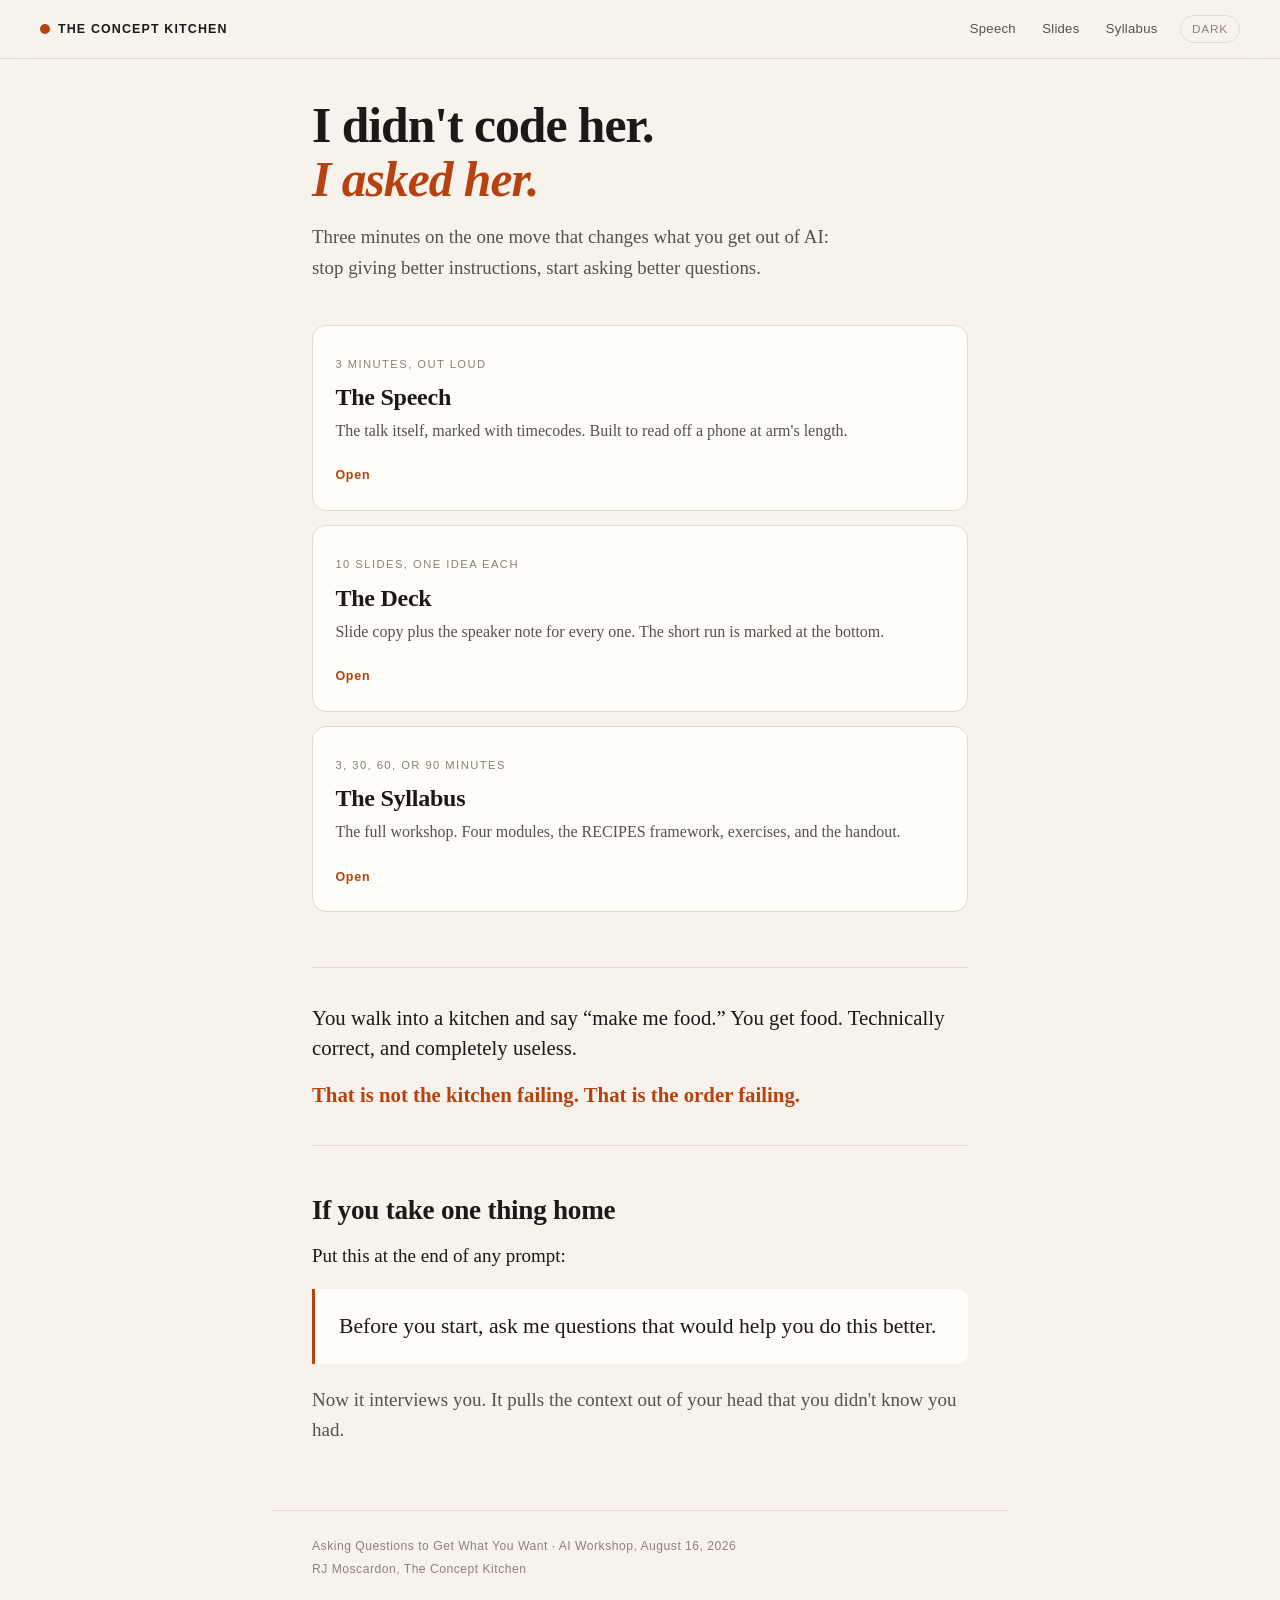
==== public/index.html @ 537e9403 "Workshop site: speech, deck, and syllabus as a public HTML page Built for the Aug 16 AI workshop. Ma" ====
<!DOCTYPE html>
<html lang="en">
<head>
<meta charset="utf-8">
<meta name="viewport" content="width=device-width, initial-scale=1, viewport-fit=cover">
<meta name="theme-color" content="#F7F3EC" media="(prefers-color-scheme: light)">
<meta name="theme-color" content="#14110F" media="(prefers-color-scheme: dark)">
<title>Asking Questions to Get What You Want | The Concept Kitchen</title>
<meta name="description" content="Asking questions to get what you want. An AI workshop by RJ Moscardon, The Concept Kitchen.">
<link rel="stylesheet" href="/style.css">
<script>
  // Applied before paint so the stage never flashes white.
  (function () {
    var t = localStorage.getItem("tck-theme");
    if (t) document.documentElement.setAttribute("data-theme", t);
  })();
</script>
</head>
<body class="home">
<header class="bar">
  <a class="mark" href="/">
    <span class="mark-dot"></span>
    <span class="mark-text">The Concept Kitchen</span>
  </a>
  <nav>
        <a href="/speech.html">Speech</a>
        <a href="/slides.html">Slides</a>
        <a href="/syllabus.html">Syllabus</a>
  </nav>
  <button id="theme" type="button" aria-label="Switch between light and dark">Dark</button>
</header>

<main>

<section class="lede">
  <h1>I didn't code her.<br><em>I asked her.</em></h1>
  <p class="sub">Three minutes on the one move that changes what you get out of AI: stop giving better instructions, start asking better questions.</p>
</section>

<section class="cards">
    <a class="card" href="/speech.html">
      <span class="card-kicker">3 minutes, out loud</span>
      <h2>The Speech</h2>
      <p>The talk itself, marked with timecodes. Built to read off a phone at arm's length.</p>
      <span class="card-go">Open</span>
    </a>
    <a class="card" href="/slides.html">
      <span class="card-kicker">10 slides, one idea each</span>
      <h2>The Deck</h2>
      <p>Slide copy plus the speaker note for every one. The short run is marked at the bottom.</p>
      <span class="card-go">Open</span>
    </a>
    <a class="card" href="/syllabus.html">
      <span class="card-kicker">3, 30, 60, or 90 minutes</span>
      <h2>The Syllabus</h2>
      <p>The full workshop. Four modules, the RECIPES framework, exercises, and the handout.</p>
      <span class="card-go">Open</span>
    </a>
</section>

<section class="pull">
  <p>You walk into a kitchen and say &ldquo;make me food.&rdquo; You get food. Technically correct, and completely useless.</p>
  <p class="pull-tag">That is not the kitchen failing. That is the order failing.</p>
</section>

<section class="one-move">
  <h2>If you take one thing home</h2>
  <p>Put this at the end of any prompt:</p>
  <blockquote class="move">Before you start, ask me questions that would help you do this better.</blockquote>
  <p class="after">Now it interviews you. It pulls the context out of your head that you didn't know you had.</p>
</section>

</main>

<footer>
  <p>Asking Questions to Get What You Want &middot; AI Workshop, August 16, 2026</p>
  <p>RJ Moscardon, The Concept Kitchen</p>
</footer>

<script>
  var btn = document.getElementById("theme");
  function paint() {
    var dark = document.documentElement.getAttribute("data-theme") === "dark";
    btn.textContent = dark ? "Light" : "Dark";
  }
  btn.addEventListener("click", function () {
    var dark = document.documentElement.getAttribute("data-theme") === "dark";
    var next = dark ? "light" : "dark";
    document.documentElement.setAttribute("data-theme", next);
    localStorage.setItem("tck-theme", next);
    paint();
  });
  paint();
</script>
</body>
</html>
---- style.css ----
/* The Concept Kitchen — workshop site
   Register: warm paper, ink, one ember accent. Built to be read off a phone
   at arm's length in a dim room, not to look like a docs site. */

:root {
  --paper: #F7F3EC;
  --paper-2: #FFFDF8;
  --ink: #1B1815;
  --ink-2: #57504A;
  --ink-3: #8B8179;
  --ember: #B8420F;
  --ember-soft: #F0DCCF;
  --rule: #E2D9CB;
  --serif: "Iowan Old Style", "Palatino Linotype", Palatino, "Book Antiqua", Georgia, serif;
  --sans: "Avenir Next", Avenir, "Futura", "Trebuchet MS", sans-serif;
}

html[data-theme="dark"] {
  --paper: #14110F;
  --paper-2: #1D1917;
  --ink: #F2EBE2;
  --ink-2: #B6ABA0;
  --ink-3: #7C7168;
  --ember: #F2884B;
  --ember-soft: #37231A;
  --rule: #2E2823;
}

* { box-sizing: border-box; }

html {
  -webkit-text-size-adjust: 100%;
  scroll-behavior: smooth;
}

body {
  margin: 0;
  background: var(--paper);
  color: var(--ink);
  font-family: var(--serif);
  font-size: 19px;
  line-height: 1.62;
  padding-bottom: 4rem;
}

/* ---------- bar ---------- */

.bar {
  position: sticky;
  top: 0;
  z-index: 20;
  display: flex;
  align-items: center;
  gap: 0.75rem;
  padding: 0.7rem clamp(1rem, 4vw, 2.5rem);
  padding-top: max(0.7rem, env(safe-area-inset-top));
  background: color-mix(in srgb, var(--paper) 92%, transparent);
  backdrop-filter: saturate(140%) blur(12px);
  -webkit-backdrop-filter: saturate(140%) blur(12px);
  border-bottom: 1px solid var(--rule);
}

.mark {
  display: flex;
  align-items: center;
  gap: 0.5rem;
  text-decoration: none;
  color: var(--ink);
  margin-right: auto;
}

.mark-dot {
  width: 10px;
  height: 10px;
  border-radius: 50%;
  background: var(--ember);
  flex: none;
}

.mark-text {
  font-family: var(--sans);
  font-size: 0.78rem;
  letter-spacing: 0.09em;
  text-transform: uppercase;
  font-weight: 600;
  white-space: nowrap;
}

.bar nav {
  display: flex;
  gap: 0.35rem;
}

.bar nav a {
  font-family: var(--sans);
  font-size: 0.82rem;
  letter-spacing: 0.02em;
  text-decoration: none;
  color: var(--ink-2);
  padding: 0.45rem 0.65rem;
  border-radius: 999px;
  white-space: nowrap;
}

.bar nav a.here {
  background: var(--ember-soft);
  color: var(--ember);
  font-weight: 600;
}

#theme {
  font-family: var(--sans);
  font-size: 0.74rem;
  letter-spacing: 0.06em;
  text-transform: uppercase;
  color: var(--ink-3);
  background: none;
  border: 1px solid var(--rule);
  border-radius: 999px;
  padding: 0.4rem 0.7rem;
  cursor: pointer;
}

@media (max-width: 560px) {
  .mark-text { display: none; }
  #theme { display: none; }
  .bar nav { width: 100%; justify-content: space-between; }
  .bar nav a { flex: 1; text-align: center; }
}

/* ---------- layout ---------- */

main {
  max-width: 46rem;
  margin: 0 auto;
  padding: 2.5rem clamp(1.15rem, 5vw, 2.5rem) 0;
}

.kicker {
  font-family: var(--sans);
  font-size: 0.74rem;
  letter-spacing: 0.16em;
  text-transform: uppercase;
  color: var(--ember);
  margin: 0 0 0.4rem;
}

h1 {
  font-size: clamp(2.1rem, 7vw, 3.1rem);
  line-height: 1.08;
  letter-spacing: -0.02em;
  margin: 0 0 1.4rem;
  font-weight: 600;
}

h2 {
  font-size: clamp(1.35rem, 4vw, 1.7rem);
  line-height: 1.2;
  letter-spacing: -0.01em;
  margin: 3rem 0 0.9rem;
  font-weight: 600;
}

h3 {
  font-family: var(--sans);
  font-size: 0.86rem;
  letter-spacing: 0.11em;
  text-transform: uppercase;
  color: var(--ink-3);
  margin: 2.2rem 0 0.6rem;
  font-weight: 600;
}

p { margin: 0 0 1.05rem; }

em { color: var(--ink-2); }

strong { font-weight: 600; }

a { color: var(--ember); }

hr {
  border: 0;
  height: 1px;
  background: var(--rule);
  margin: 2.6rem 0;
}

ul, ol { padding-left: 1.15rem; margin: 0 0 1.2rem; }
li { margin-bottom: 0.4rem; }

table {
  width: 100%;
  border-collapse: collapse;
  font-size: 0.92rem;
  margin: 0 0 1.6rem;
  display: block;
  overflow-x: auto;
}
th, td {
  text-align: left;
  padding: 0.6rem 0.7rem;
  border-bottom: 1px solid var(--rule);
  vertical-align: top;
}
th {
  font-family: var(--sans);
  font-size: 0.72rem;
  letter-spacing: 0.1em;
  text-transform: uppercase;
  color: var(--ink-3);
}

code {
  font-family: ui-monospace, "SF Mono", Menlo, monospace;
  font-size: 0.86em;
  background: var(--ember-soft);
  padding: 0.1em 0.35em;
  border-radius: 4px;
}

blockquote {
  margin: 0 0 1.3rem;
  padding: 1.15rem 1.3rem;
  background: var(--paper-2);
  border-left: 3px solid var(--ember);
  border-radius: 0 10px 10px 0;
}
blockquote > :last-child { margin-bottom: 0; }

/* ---------- home ---------- */

.lede h1 { margin-bottom: 1rem; }
.lede h1 em { color: var(--ember); font-style: italic; }

.sub {
  font-size: 1.18rem;
  color: var(--ink-2);
  max-width: 34rem;
  margin-bottom: 2.6rem;
}

.cards { display: grid; gap: 0.9rem; margin-bottom: 3.4rem; }

.card {
  display: block;
  text-decoration: none;
  color: inherit;
  background: var(--paper-2);
  border: 1px solid var(--rule);
  border-radius: 14px;
  padding: 1.3rem 1.4rem;
  transition: border-color 0.15s ease, transform 0.15s ease;
}
.card:hover { border-color: var(--ember); transform: translateY(-2px); }

.card-kicker {
  font-family: var(--sans);
  font-size: 0.7rem;
  letter-spacing: 0.13em;
  text-transform: uppercase;
  color: var(--ink-3);
}

.card h2 { margin: 0.35rem 0 0.4rem; font-size: 1.5rem; }
.card p { margin: 0 0 0.9rem; color: var(--ink-2); font-size: 1rem; }

.card-go {
  font-family: var(--sans);
  font-size: 0.78rem;
  letter-spacing: 0.06em;
  color: var(--ember);
  font-weight: 600;
}

.pull {
  border-top: 1px solid var(--rule);
  border-bottom: 1px solid var(--rule);
  padding: 2.2rem 0;
  margin-bottom: 3rem;
}
.pull p { font-size: 1.3rem; line-height: 1.45; }
.pull-tag { color: var(--ember); font-weight: 600; margin-bottom: 0; }

.one-move blockquote.move {
  font-size: 1.35rem;
  line-height: 1.4;
  padding: 1.4rem 1.5rem;
}
.after { color: var(--ink-2); }

/* ---------- speech / teleprompter ---------- */

.teleprompter main { max-width: 40rem; }

.teleprompter main > p {
  font-size: 1.32rem;
  line-height: 1.68;
  margin-bottom: 1.25rem;
}

.teleprompter main > p > strong { color: var(--ink); }

.teleprompter main > p > em {
  color: var(--ink-3);
  font-size: 0.94em;
}

.beat {
  display: flex;
  align-items: baseline;
  gap: 0.7rem;
  margin: 2.8rem 0 1.1rem !important;
  padding-top: 0.9rem;
  border-top: 2px solid var(--ember-soft);
}

.clock {
  font-family: var(--sans);
  font-size: 1rem !important;
  font-weight: 700;
  color: var(--ember);
  letter-spacing: 0.02em;
  flex: none;
}

.cue {
  font-family: var(--sans);
  font-size: 0.74rem !important;
  letter-spacing: 0.14em;
  text-transform: uppercase;
  color: var(--ink-3);
}

/* ---------- deck ---------- */

.deck main > h2 {
  font-family: var(--sans);
  font-size: 0.8rem;
  letter-spacing: 0.14em;
  text-transform: uppercase;
  color: var(--ember);
  margin-top: 3.2rem;
}

.deck blockquote {
  border-left: 0;
  border: 1px solid var(--rule);
  border-radius: 14px;
  padding: 1.6rem 1.5rem;
  background: var(--paper-2);
}

.deck blockquote h1 { font-size: clamp(1.7rem, 6vw, 2.4rem); margin-bottom: 0.7rem; }
.deck blockquote h2 { font-size: 1.3rem; margin: 0 0 0.6rem; }
.deck blockquote h3 {
  font-family: var(--serif);
  font-size: 1.08rem;
  text-transform: none;
  letter-spacing: 0;
  color: var(--ink-2);
  margin: 0 0 0.6rem;
}

.deck main > p > strong:first-child { color: var(--ink-2); }

/* ---------- syllabus ---------- */

.syllabus main > h2 {
  border-top: 1px solid var(--rule);
  padding-top: 1.7rem;
}

/* ---------- footer ---------- */

footer {
  max-width: 46rem;
  margin: 4rem auto 0;
  padding: 1.6rem clamp(1.15rem, 5vw, 2.5rem);
  border-top: 1px solid var(--rule);
  font-family: var(--sans);
  font-size: 0.76rem;
  letter-spacing: 0.04em;
  color: var(--ink-3);
}
footer p { margin: 0 0 0.25rem; }

@media print {
  .bar, footer, #theme { display: none; }
  body { background: #fff; color: #000; font-size: 12pt; }
}
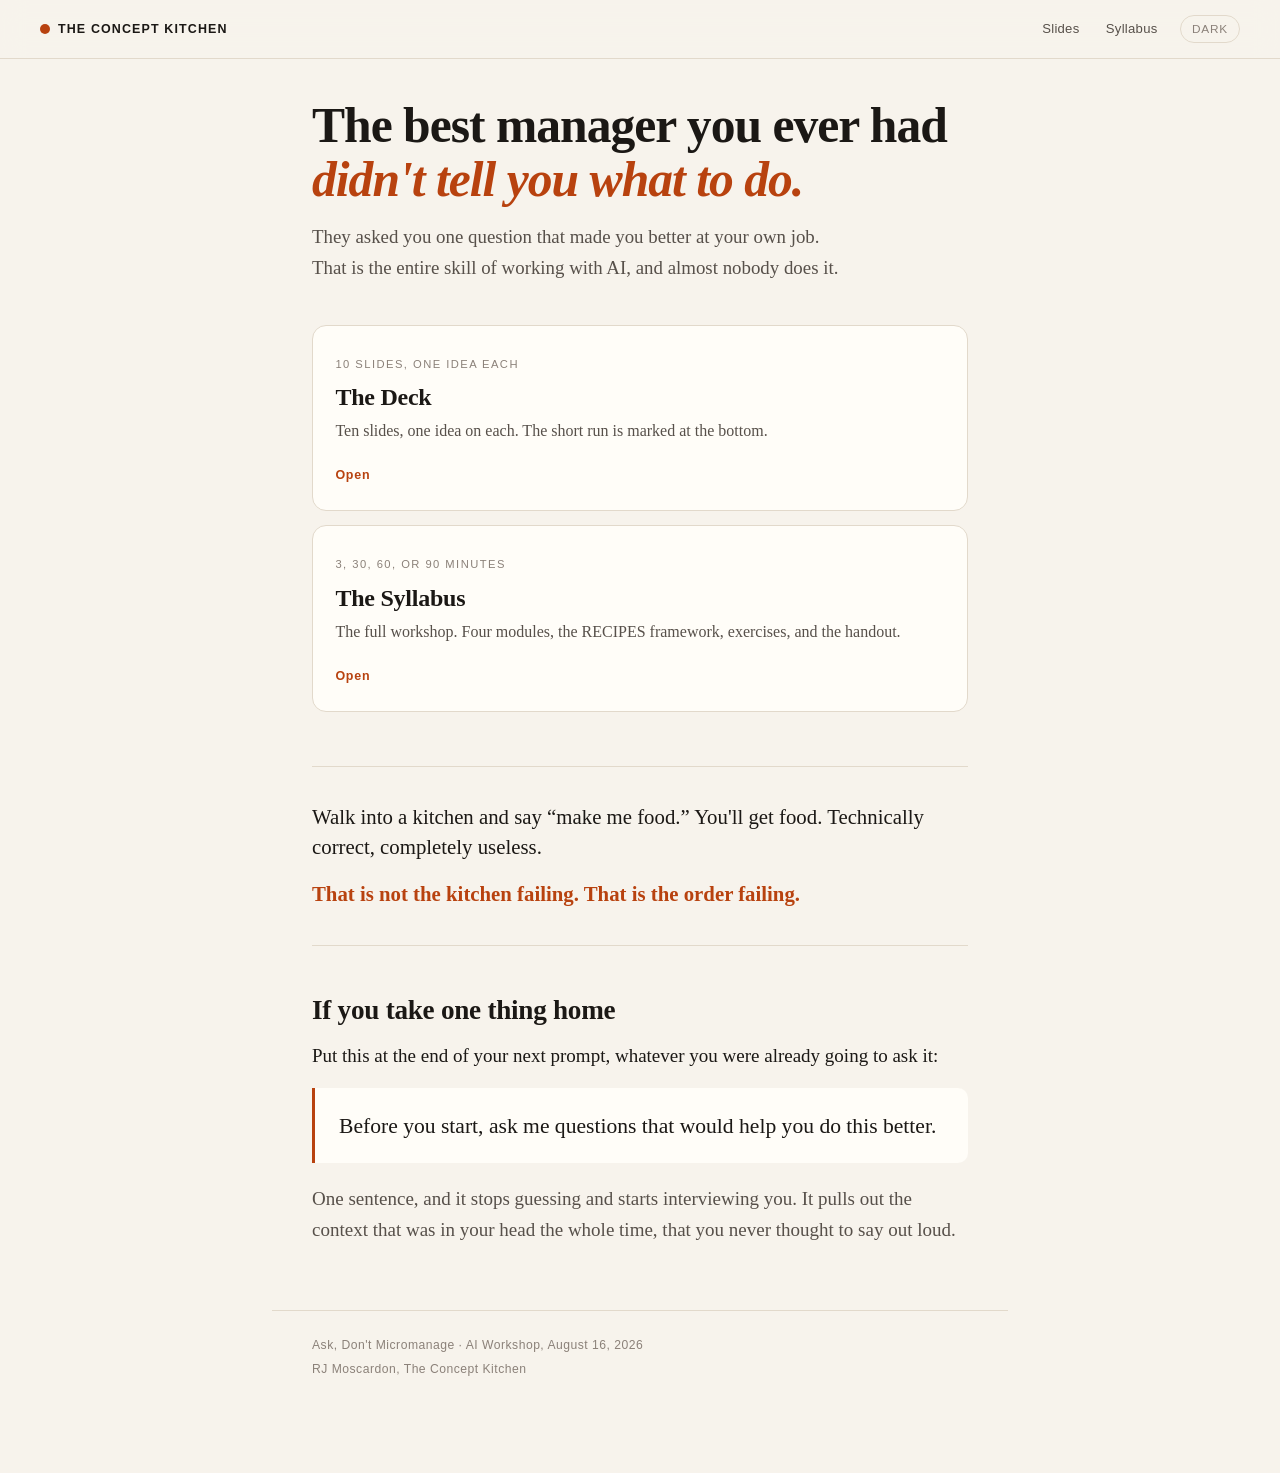
==== commit 878ebabe: "Rework on the manager frame: proof moves to the end, notes come off the public deck RJ's read was th" ====
--- a/public/index.html
+++ b/public/index.html
@@ -5,8 +5,8 @@
 <meta name="viewport" content="width=device-width, initial-scale=1, viewport-fit=cover">
 <meta name="theme-color" content="#F7F3EC" media="(prefers-color-scheme: light)">
 <meta name="theme-color" content="#14110F" media="(prefers-color-scheme: dark)">
-<title>Asking Questions to Get What You Want | The Concept Kitchen</title>
-<meta name="description" content="Asking questions to get what you want. An AI workshop by RJ Moscardon, The Concept Kitchen.">
+<title>Ask, Don't Micromanage | The Concept Kitchen</title>
+<meta name="description" content="Ask, don't micromanage. An AI workshop by RJ Moscardon, The Concept Kitchen.">
 <link rel="stylesheet" href="/style.css">
 <script>
   // Applied before paint so the stage never flashes white.
@@ -23,7 +23,6 @@
     <span class="mark-text">The Concept Kitchen</span>
   </a>
   <nav>
-        <a href="/speech.html">Speech</a>
         <a href="/slides.html">Slides</a>
         <a href="/syllabus.html">Syllabus</a>
   </nav>
@@ -33,21 +32,15 @@
 <main>
 
 <section class="lede">
-  <h1>I didn't code her.<br><em>I asked her.</em></h1>
-  <p class="sub">Three minutes on the one move that changes what you get out of AI: stop giving better instructions, start asking better questions.</p>
+  <h1>The best manager you ever had<br><em>didn't tell you what to do.</em></h1>
+  <p class="sub">They asked you one question that made you better at your own job. That is the entire skill of working with AI, and almost nobody does it.</p>
 </section>
 
 <section class="cards">
-    <a class="card" href="/speech.html">
-      <span class="card-kicker">3 minutes, out loud</span>
-      <h2>The Speech</h2>
-      <p>The talk itself, marked with timecodes. Built to read off a phone at arm's length.</p>
-      <span class="card-go">Open</span>
-    </a>
     <a class="card" href="/slides.html">
       <span class="card-kicker">10 slides, one idea each</span>
       <h2>The Deck</h2>
-      <p>Slide copy plus the speaker note for every one. The short run is marked at the bottom.</p>
+      <p>Ten slides, one idea on each. The short run is marked at the bottom.</p>
       <span class="card-go">Open</span>
     </a>
     <a class="card" href="/syllabus.html">
@@ -59,21 +52,21 @@
 </section>
 
 <section class="pull">
-  <p>You walk into a kitchen and say &ldquo;make me food.&rdquo; You get food. Technically correct, and completely useless.</p>
+  <p>Walk into a kitchen and say &ldquo;make me food.&rdquo; You'll get food. Technically correct, completely useless.</p>
   <p class="pull-tag">That is not the kitchen failing. That is the order failing.</p>
 </section>
 
 <section class="one-move">
   <h2>If you take one thing home</h2>
-  <p>Put this at the end of any prompt:</p>
+  <p>Put this at the end of your next prompt, whatever you were already going to ask it:</p>
   <blockquote class="move">Before you start, ask me questions that would help you do this better.</blockquote>
-  <p class="after">Now it interviews you. It pulls the context out of your head that you didn't know you had.</p>
+  <p class="after">One sentence, and it stops guessing and starts interviewing you. It pulls out the context that was in your head the whole time, that you never thought to say out loud.</p>
 </section>
 
 </main>
 
 <footer>
-  <p>Asking Questions to Get What You Want &middot; AI Workshop, August 16, 2026</p>
+  <p>Ask, Don't Micromanage &middot; AI Workshop, August 16, 2026</p>
   <p>RJ Moscardon, The Concept Kitchen</p>
 </footer>
 
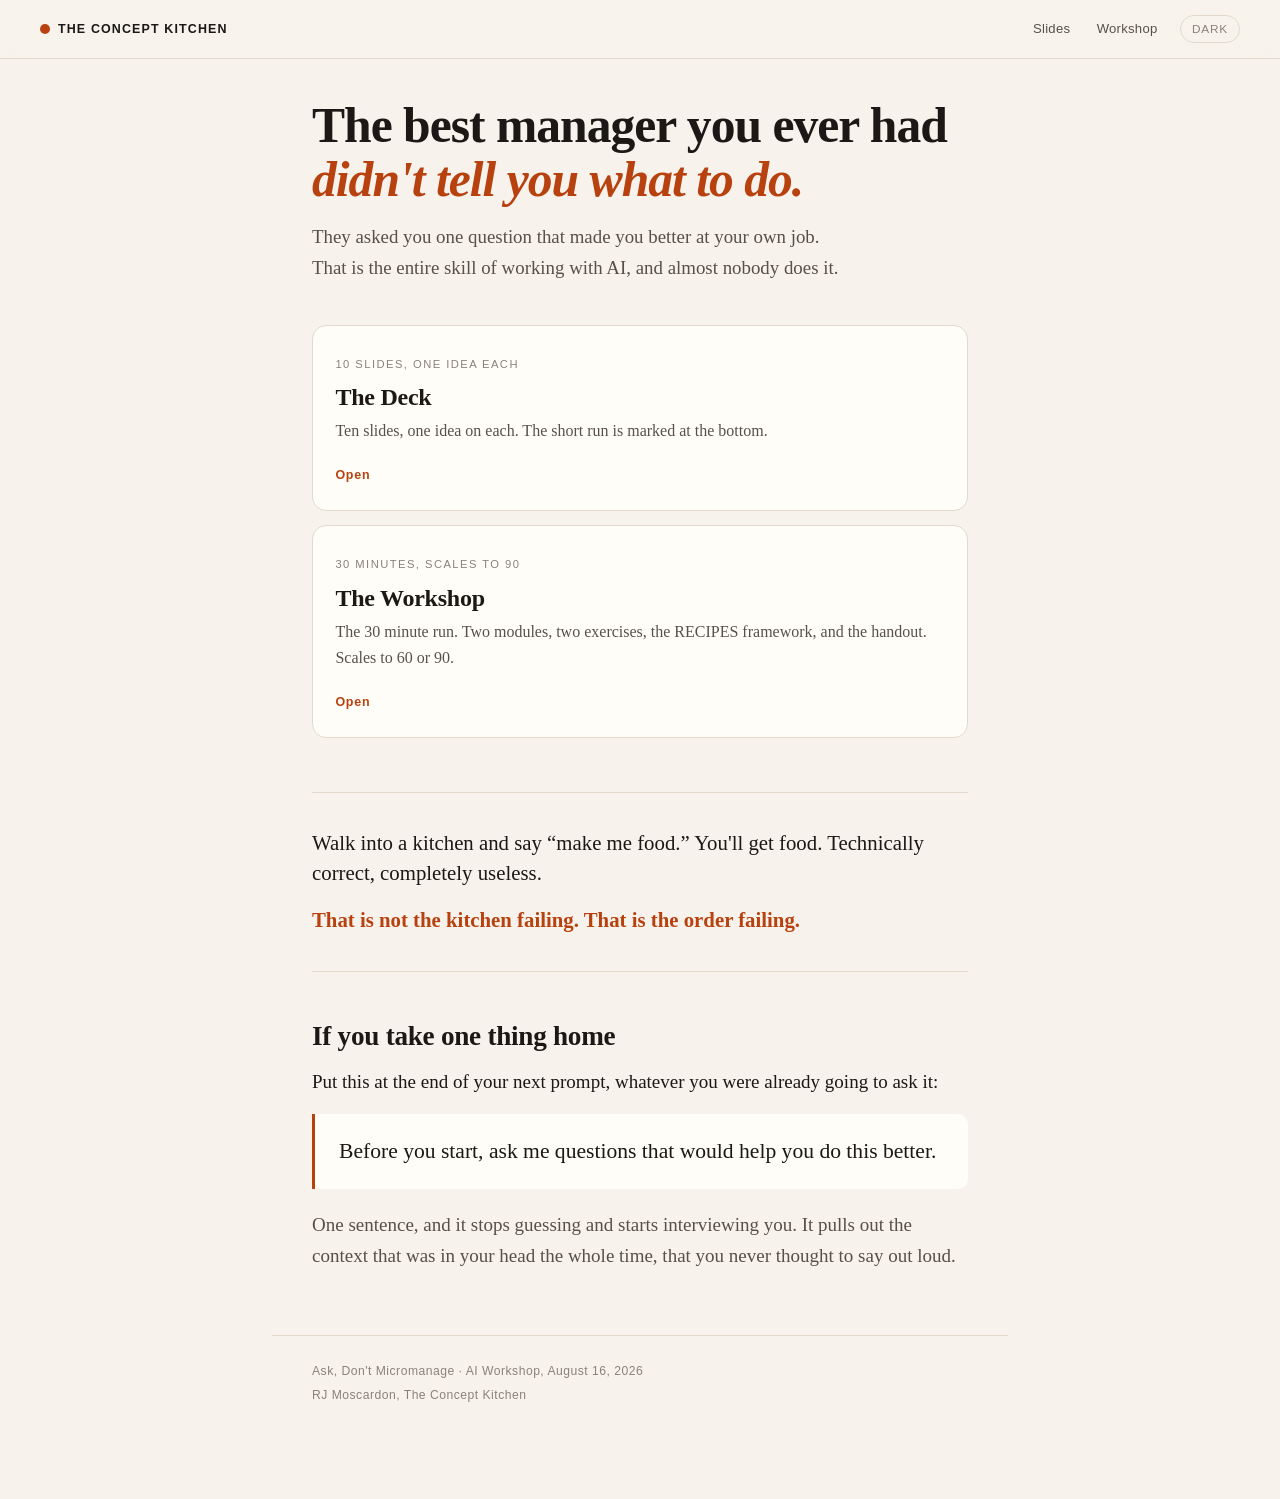
==== commit a723a626: "Rename syllabus to workshop, make 30 minutes the headline run RJ confirmed the Sunday Aug 16 slot is" ====
--- a/public/index.html
+++ b/public/index.html
@@ -24,7 +24,7 @@
   </a>
   <nav>
         <a href="/slides.html">Slides</a>
-        <a href="/syllabus.html">Syllabus</a>
+        <a href="/workshop.html">Workshop</a>
   </nav>
   <button id="theme" type="button" aria-label="Switch between light and dark">Dark</button>
 </header>
@@ -43,10 +43,10 @@
       <p>Ten slides, one idea on each. The short run is marked at the bottom.</p>
       <span class="card-go">Open</span>
     </a>
-    <a class="card" href="/syllabus.html">
-      <span class="card-kicker">3, 30, 60, or 90 minutes</span>
-      <h2>The Syllabus</h2>
-      <p>The full workshop. Four modules, the RECIPES framework, exercises, and the handout.</p>
+    <a class="card" href="/workshop.html">
+      <span class="card-kicker">30 minutes, scales to 90</span>
+      <h2>The Workshop</h2>
+      <p>The 30 minute run. Two modules, two exercises, the RECIPES framework, and the handout. Scales to 60 or 90.</p>
       <span class="card-go">Open</span>
     </a>
 </section>
--- a/style.css
+++ b/style.css
@@ -364,9 +364,9 @@
 
 .deck main > p > strong:first-child { color: var(--ink-2); }
 
-/* ---------- syllabus ---------- */
-
-.syllabus main > h2 {
+/* ---------- workshop ---------- */
+
+.workshop main > h2 {
   border-top: 1px solid var(--rule);
   padding-top: 1.7rem;
 }
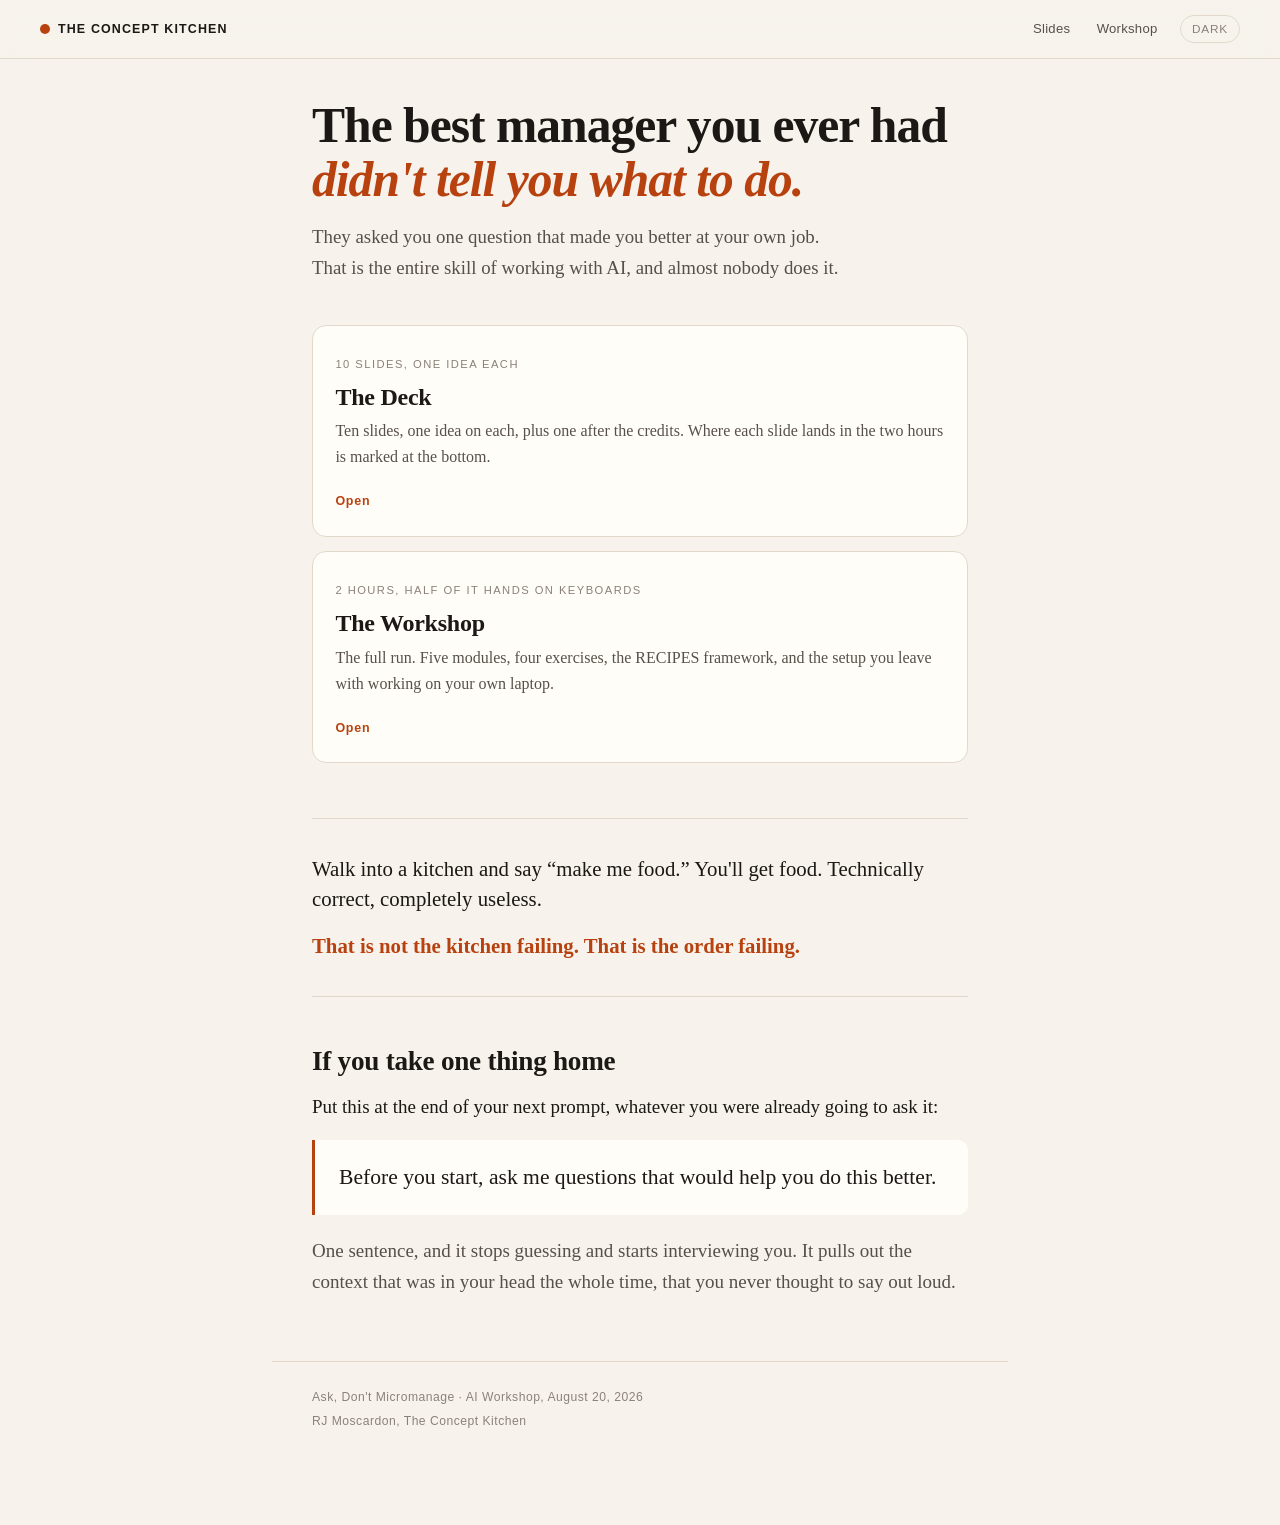
==== commit 1b4a5946: "v2: 2-hour recruiter run, brigade-build section, hi@concept.kitchen CTA RJ's build order (Telegram, " ====
--- a/public/index.html
+++ b/public/index.html
@@ -40,13 +40,13 @@
     <a class="card" href="/slides.html">
       <span class="card-kicker">10 slides, one idea each</span>
       <h2>The Deck</h2>
-      <p>Ten slides, one idea on each. The short run is marked at the bottom.</p>
+      <p>Ten slides, one idea on each, plus one after the credits. Where each slide lands in the two hours is marked at the bottom.</p>
       <span class="card-go">Open</span>
     </a>
     <a class="card" href="/workshop.html">
-      <span class="card-kicker">30 minutes, scales to 90</span>
+      <span class="card-kicker">2 hours, half of it hands on keyboards</span>
       <h2>The Workshop</h2>
-      <p>The 30 minute run. Two modules, two exercises, the RECIPES framework, and the handout. Scales to 60 or 90.</p>
+      <p>The full run. Five modules, four exercises, the RECIPES framework, and the setup you leave with working on your own laptop.</p>
       <span class="card-go">Open</span>
     </a>
 </section>
@@ -66,7 +66,7 @@
 </main>
 
 <footer>
-  <p>Ask, Don't Micromanage &middot; AI Workshop, August 16, 2026</p>
+  <p>Ask, Don't Micromanage &middot; AI Workshop, August 20, 2026</p>
   <p>RJ Moscardon, The Concept Kitchen</p>
 </footer>
 
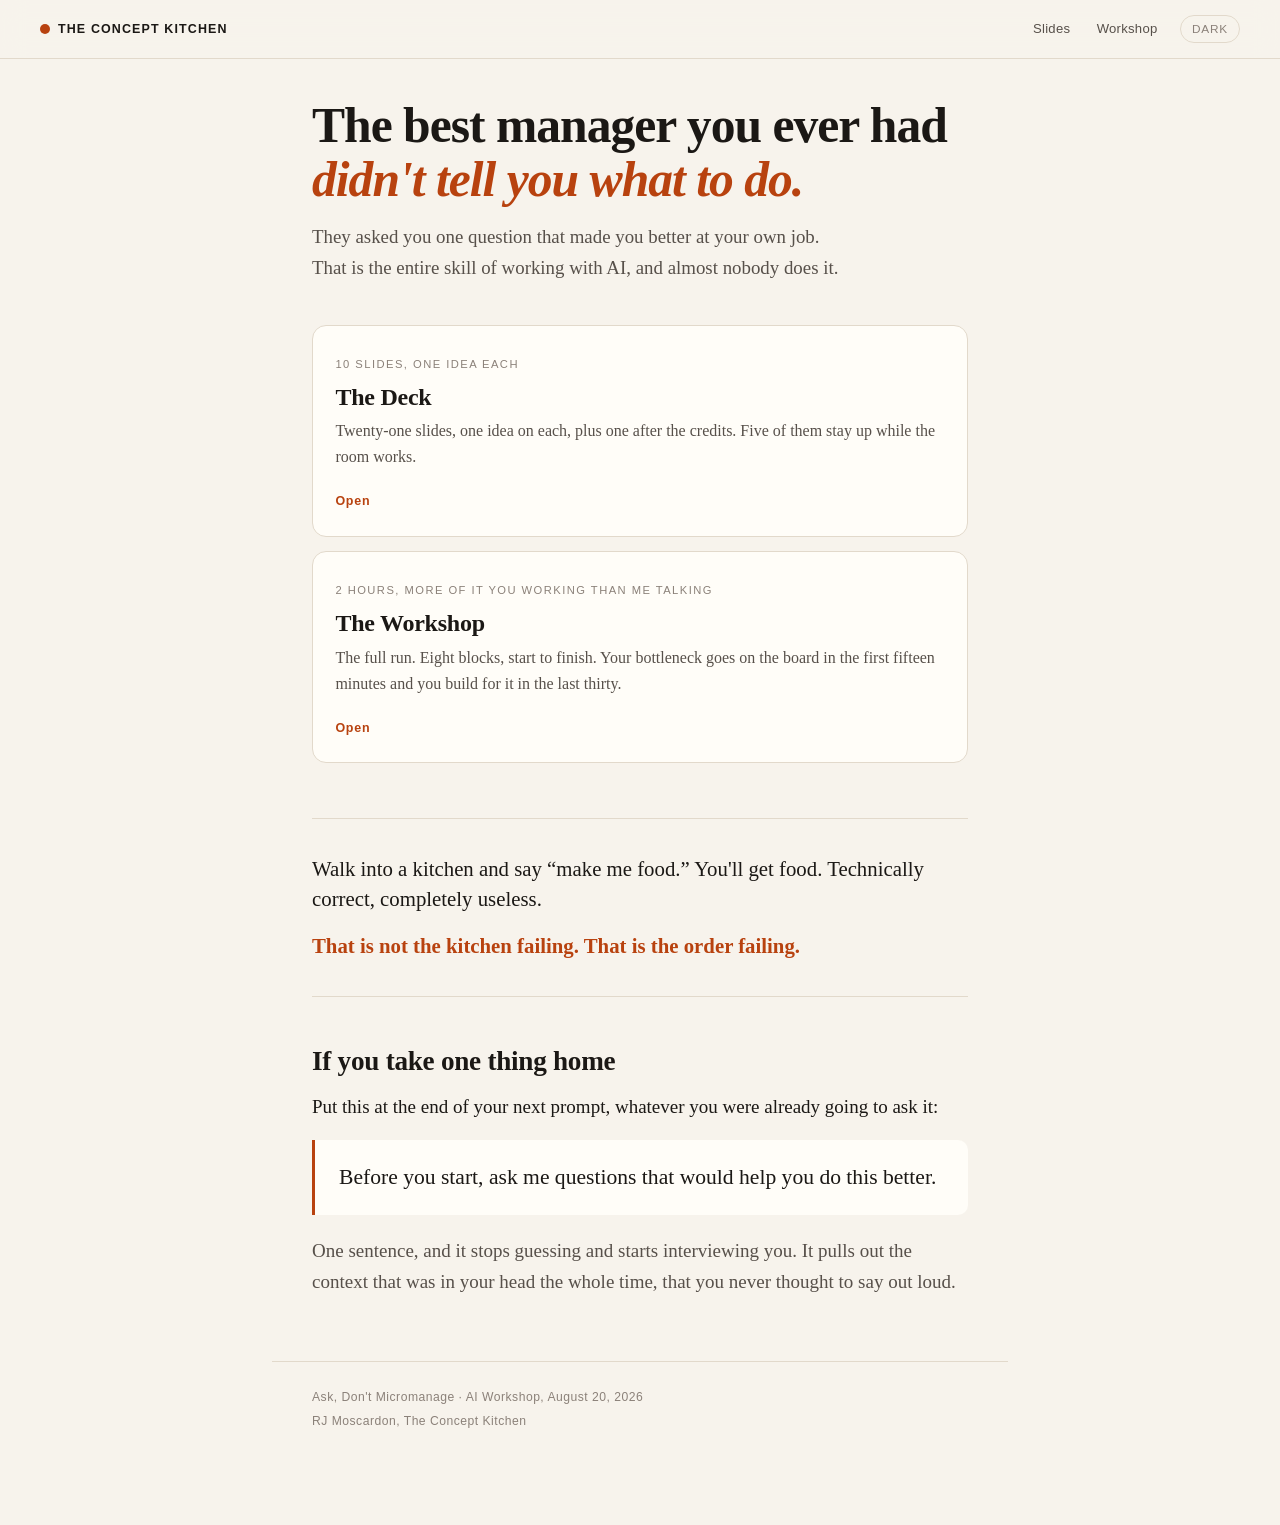
==== commit 966183be: "Restructure to RJ's run of show: 8 blocks, 22 slides, strip internal notes from public render Worksh" ====
--- a/public/index.html
+++ b/public/index.html
@@ -40,13 +40,13 @@
     <a class="card" href="/slides.html">
       <span class="card-kicker">10 slides, one idea each</span>
       <h2>The Deck</h2>
-      <p>Ten slides, one idea on each, plus one after the credits. Where each slide lands in the two hours is marked at the bottom.</p>
+      <p>Twenty-one slides, one idea on each, plus one after the credits. Five of them stay up while the room works.</p>
       <span class="card-go">Open</span>
     </a>
     <a class="card" href="/workshop.html">
-      <span class="card-kicker">2 hours, half of it hands on keyboards</span>
+      <span class="card-kicker">2 hours, more of it you working than me talking</span>
       <h2>The Workshop</h2>
-      <p>The full run. Five modules, four exercises, the RECIPES framework, and the setup you leave with working on your own laptop.</p>
+      <p>The full run. Eight blocks, start to finish. Your bottleneck goes on the board in the first fifteen minutes and you build for it in the last thirty.</p>
       <span class="card-go">Open</span>
     </a>
 </section>
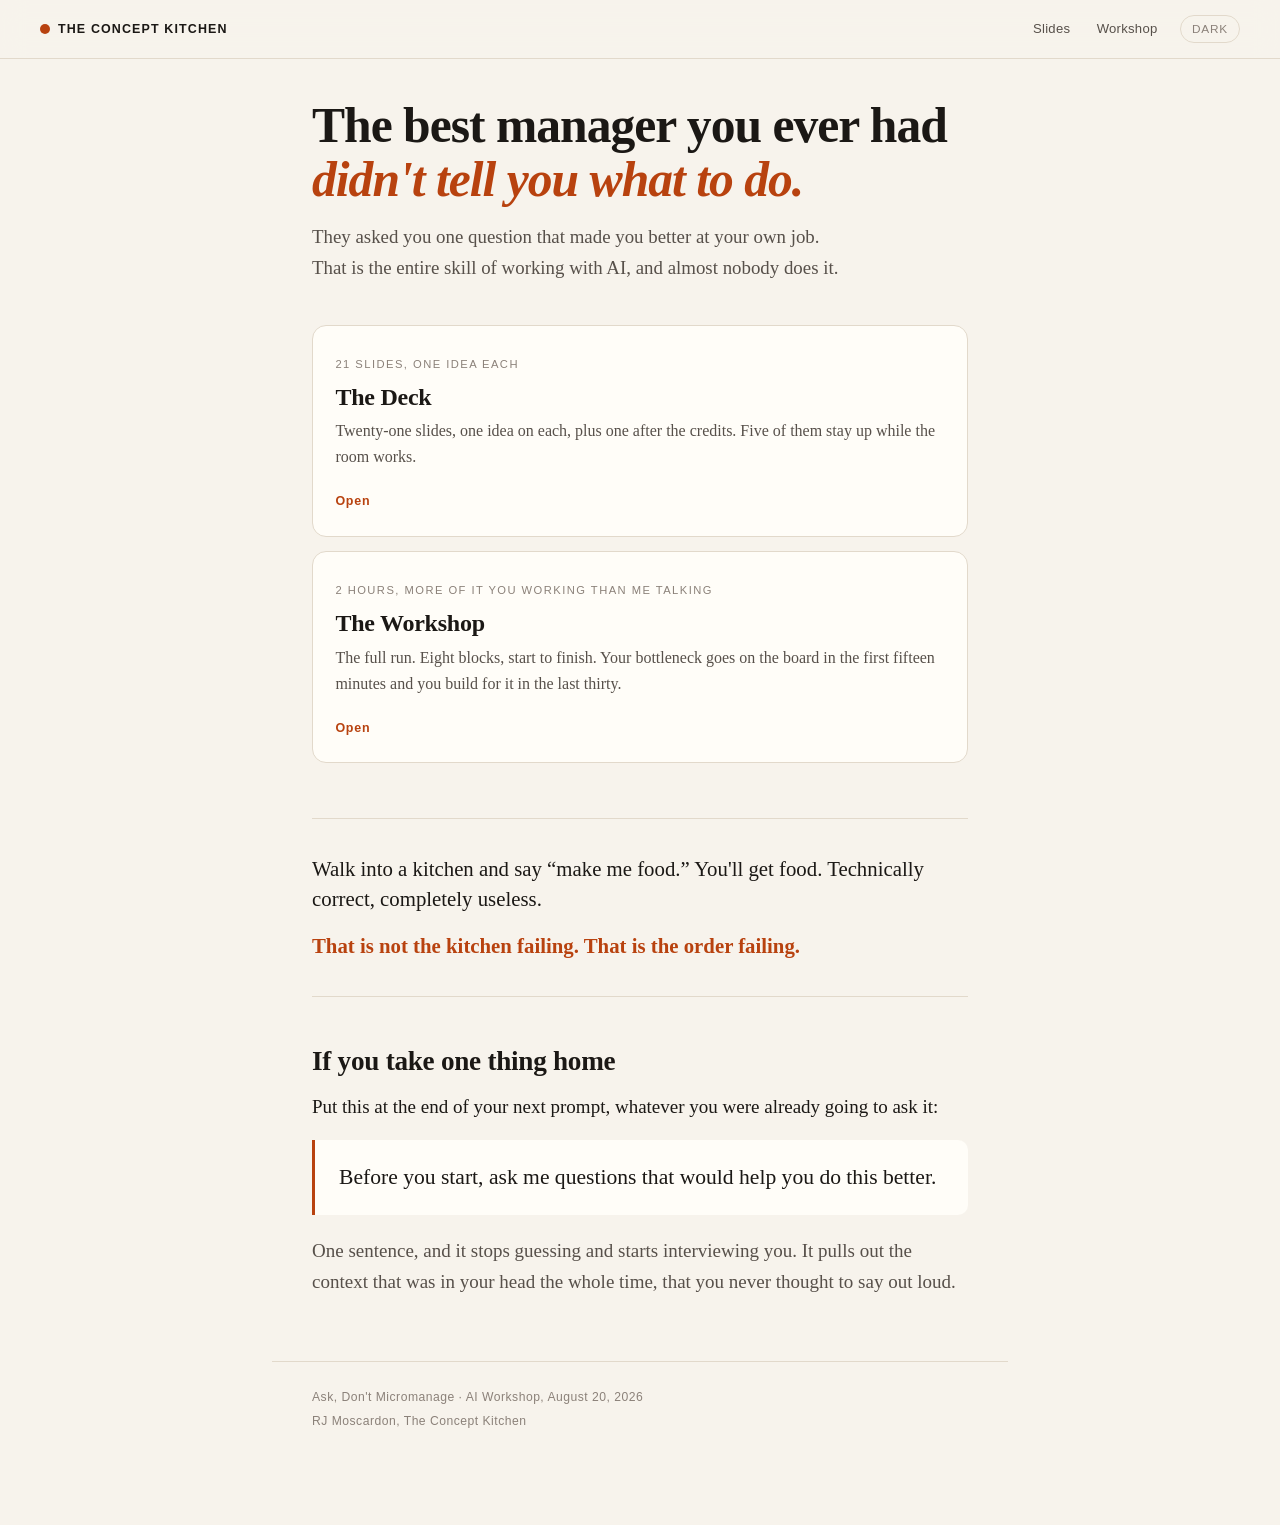
==== commit 569dc3bc: "Name Apify and Clawdia in the demo block, fix stale deck count on index, log Rule 59 ask diff RJ nam" ====
--- a/public/index.html
+++ b/public/index.html
@@ -38,7 +38,7 @@
 
 <section class="cards">
     <a class="card" href="/slides.html">
-      <span class="card-kicker">10 slides, one idea each</span>
+      <span class="card-kicker">21 slides, one idea each</span>
       <h2>The Deck</h2>
       <p>Twenty-one slides, one idea on each, plus one after the credits. Five of them stay up while the room works.</p>
       <span class="card-go">Open</span>
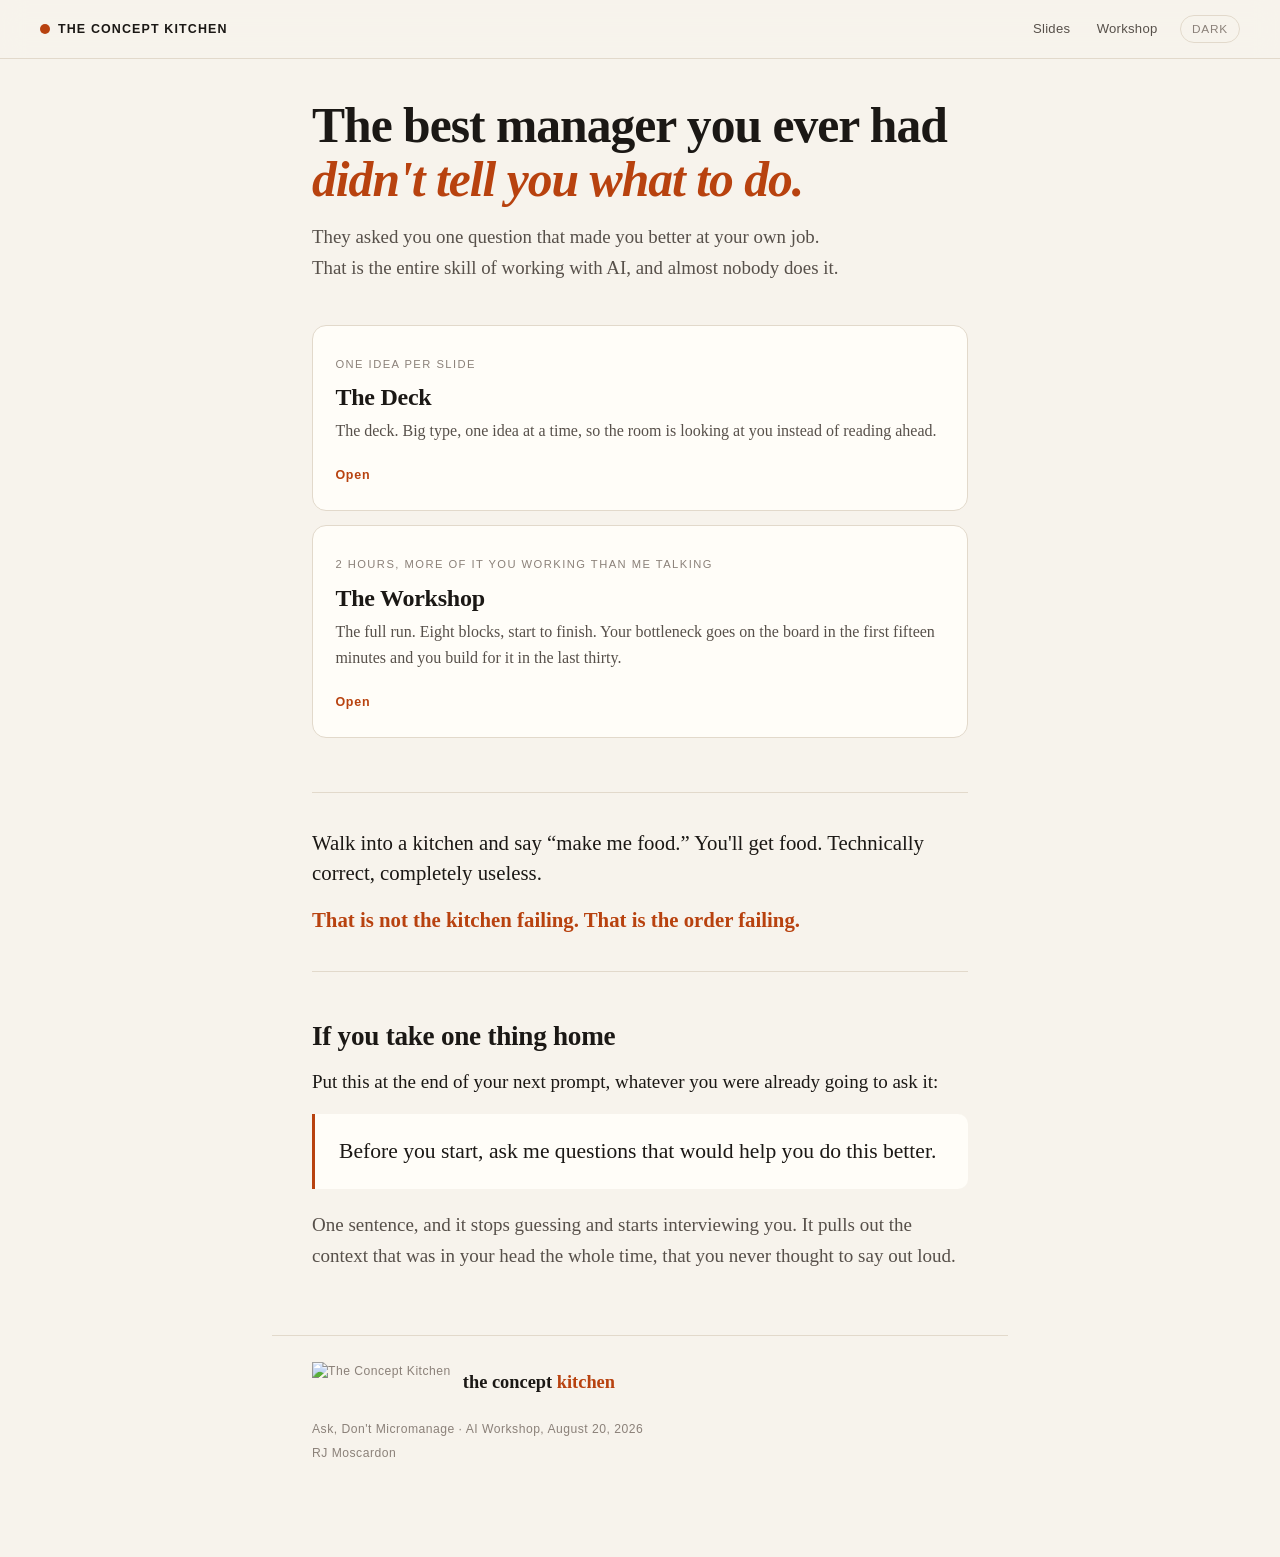
==== commit 562f0de6: "Four brand title cards open the deck, CK lockup in the footer The flyer, Talent AI Lounge, and Hanwh" ====
--- a/public/index.html
+++ b/public/index.html
@@ -38,9 +38,9 @@
 
 <section class="cards">
     <a class="card" href="/slides.html">
-      <span class="card-kicker">21 slides, one idea each</span>
+      <span class="card-kicker">One idea per slide</span>
       <h2>The Deck</h2>
-      <p>Twenty-one slides, one idea on each, plus one after the credits. Five of them stay up while the room works.</p>
+      <p>The deck. Big type, one idea at a time, so the room is looking at you instead of reading ahead.</p>
       <span class="card-go">Open</span>
     </a>
     <a class="card" href="/workshop.html">
@@ -66,8 +66,12 @@
 </main>
 
 <footer>
+  <div class="tck-lockup">
+    <img src="/assets/tck-logo.png" alt="The Concept Kitchen">
+    <span class="tck-lockup-text">the concept <span>kitchen</span></span>
+  </div>
   <p>Ask, Don't Micromanage &middot; AI Workshop, August 20, 2026</p>
-  <p>RJ Moscardon, The Concept Kitchen</p>
+  <p>RJ Moscardon</p>
 </footer>
 
 <script>
--- a/style.css
+++ b/style.css
@@ -389,3 +389,92 @@
   .bar, footer, #theme { display: none; }
   body { background: #fff; color: #000; font-size: 12pt; }
 }
+
+/* ---------- title cards ----------
+   Four brand cards that open the deck. Every mark we were handed is a JPEG on a
+   near-white ground, so each card gets its own fixed warm-white plate in BOTH
+   themes. Without it the marks would punch white rectangles out of the dark
+   deck. The plate is a decision, not a default: it reads as a printed card set
+   down on the page. Generous margins because RJ asked for room between them. */
+
+.titlecard {
+  margin: 4.5rem 0;
+  padding: clamp(1.4rem, 5vw, 2.6rem);
+  background: #FFFDF8;
+  border: 1px solid var(--rule);
+  border-radius: 18px;
+  text-align: center;
+  box-shadow: 0 1px 2px rgba(27, 24, 21, 0.05), 0 12px 30px rgba(27, 24, 21, 0.07);
+}
+
+.titlecard + .titlecard { margin-top: 5.5rem; }
+.titlecard:first-of-type { margin-top: 2.5rem; }
+
+.titlecard img {
+  display: block;
+  width: 100%;
+  height: auto;
+  border-radius: 10px;
+}
+
+/* Wordmarks are not artwork. They get a ceiling so they never outshout the flyer. */
+.titlecard-mark {
+  max-width: 21rem;
+  margin: 0.6rem auto;
+}
+
+.titlecard-tag {
+  margin: 0 0 1.1rem;
+  font-family: var(--sans);
+  font-size: 0.66rem;
+  font-weight: 600;
+  letter-spacing: 0.18em;
+  text-transform: uppercase;
+  color: #8B8179;
+}
+
+.titlecard-line {
+  margin: 1.3rem 0 0;
+  font-family: var(--sans);
+  font-size: 0.84rem;
+  letter-spacing: 0.03em;
+  color: #57504A;
+}
+
+/* Card 4 holds Apify's slot until the art lands. Dashed, so it reads as
+   reserved rather than finished. */
+.titlecard-hold { background: transparent; border-style: dashed; box-shadow: none; }
+.titlecard-hold .titlecard-tag { color: var(--ink-3); }
+.titlecard-hold .titlecard-line { color: var(--ink-3); }
+
+.titlecard-hold-mark {
+  margin: 2.6rem 0;
+  font-family: var(--sans);
+  font-size: 1.5rem;
+  font-weight: 600;
+  letter-spacing: 0.3em;
+  color: var(--ink-3);
+}
+
+/* ---------- brand lockup ----------
+   Matches the concept.kitchen footer: mark, 12px gap, Bitter-class serif,
+   "kitchen" carried in the accent. */
+
+.tck-lockup {
+  display: flex;
+  align-items: center;
+  gap: 12px;
+  margin-bottom: 1rem;
+}
+
+.tck-lockup img { height: 42px; width: auto; }
+
+.tck-lockup-text {
+  font-family: var(--serif);
+  font-weight: 700;
+  font-size: 1.15rem;
+  letter-spacing: 0;
+  color: var(--ink);
+}
+
+.tck-lockup-text span { color: var(--ember); }
